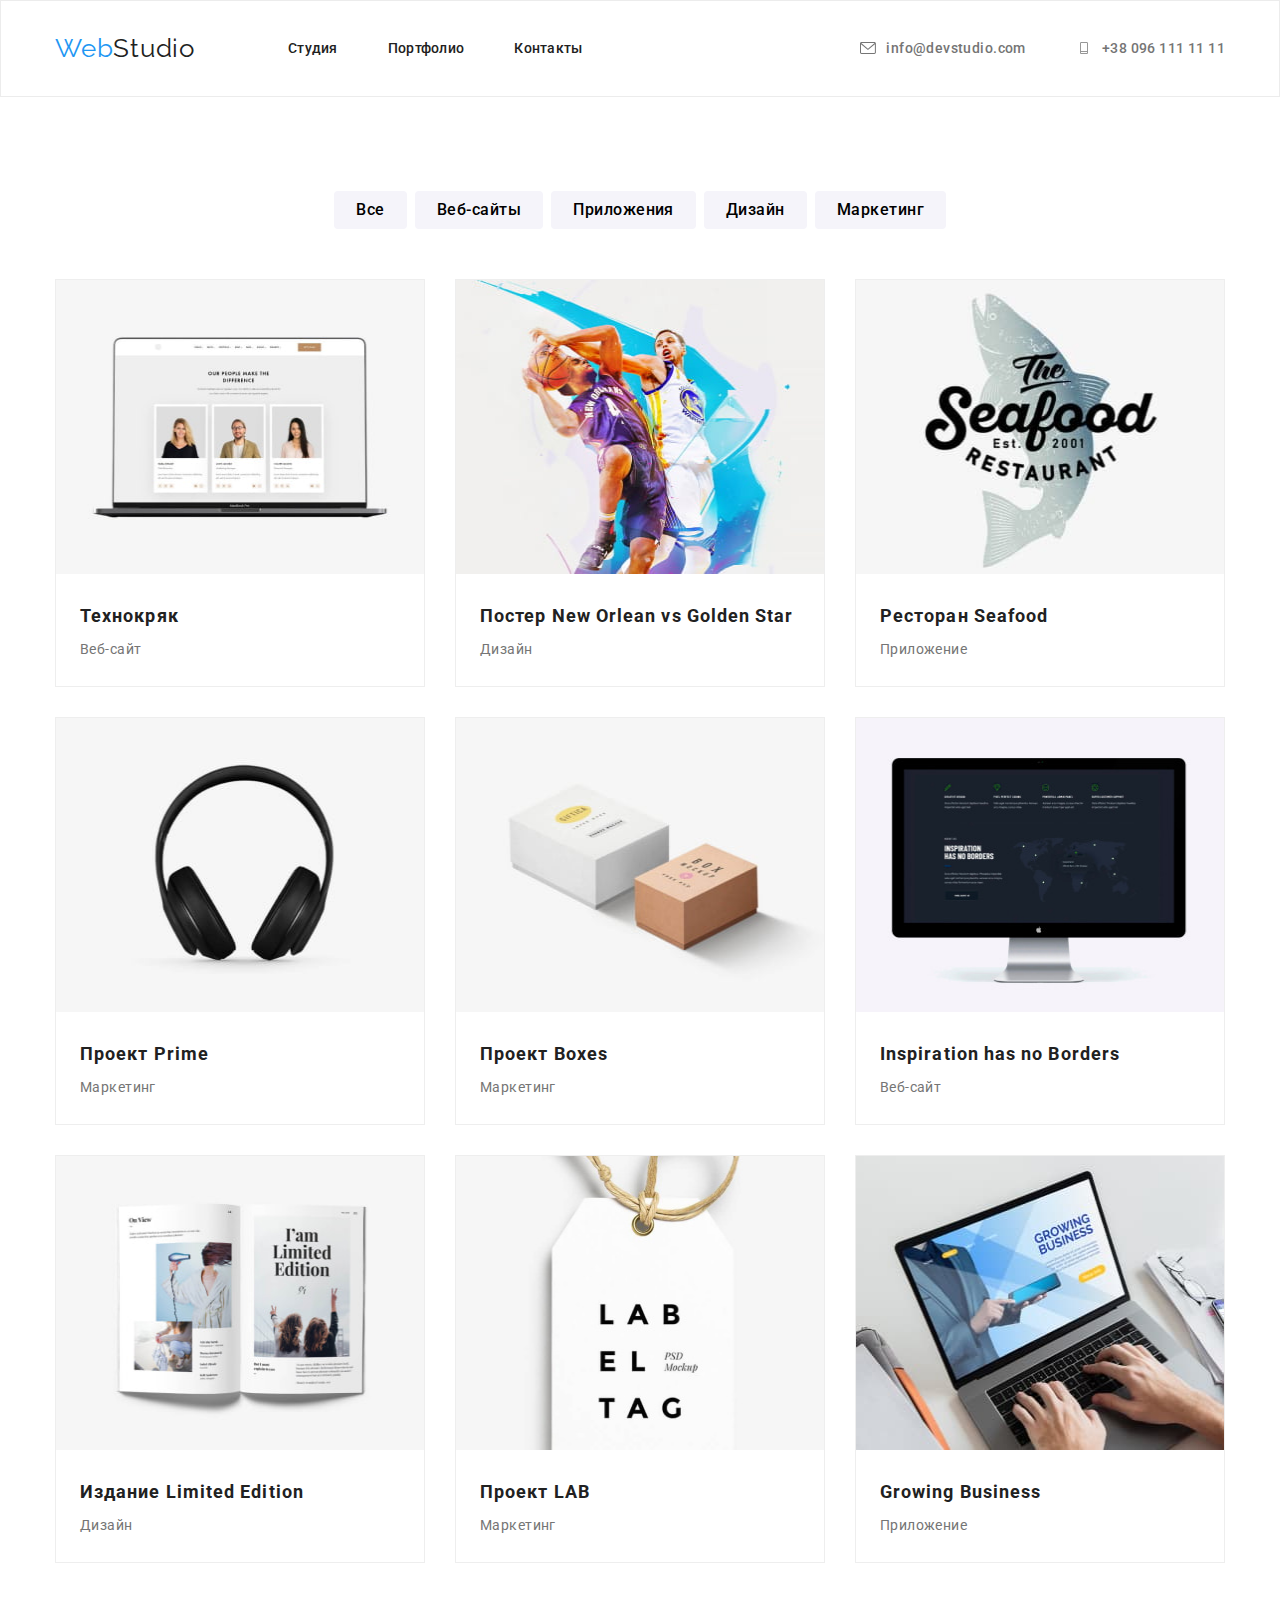
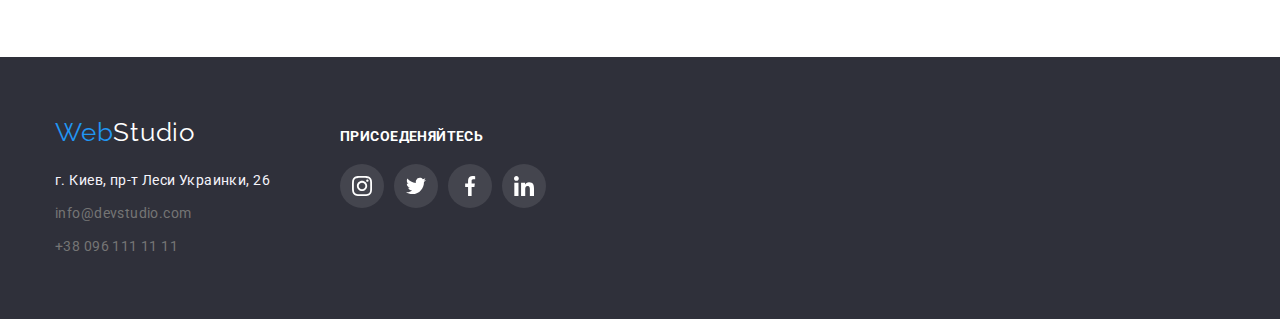
==== portfolio.html @ e849c687 "hw5" ====
<!DOCTYPE html>
<html lang="ru">
<head>
    <meta charset="UTF-8">
    <meta http-equiv="X-UA-Compatible" content="IE=edge">
    <meta name="viewport" content="width=device-width, initial-scale=1.0">
    <title>Project GOIT</title>
    <link rel="preconnect" href="https://fonts.gstatic.com">
    <link href="https://fonts.googleapis.com/css2?family=Raleway:wght@700&family=Roboto:wght@400;500;700;900&display=swap" rel="stylesheet">
    <link rel="stylesheet" href="https://cdnjs.cloudflare.com/ajax/libs/modern-normalize/1.0.0/modern-normalize.css">
    <link rel="stylesheet" href="css/styles.css">
</head>
<body>
  <header class="header">
    <div class="container header-page">
    <nav class="main-nav">
      <a class='logo' href="index.html"><span class="logo-color">Web</span>Studio</a>
      <ul class="header-links">
        <li class="item"><a href="index.html" class="header-link">Студия</a></li>
        <li class="item"><a href="portfolio.html" class="header-link">Портфолио</a></li>
        <li class="item"><a href="" class="header-link">Контакты</a></li>
      </ul>
    </nav>
    <ul class="header-contacts adress-list">
      <li class="item contacts-item"><a class="contacts address-link">
        <svg class="adress-icon">
          <use href="./images/icons/sprite.svg#icon-email"></use>
        </svg>
        info@devstudio.com
      </a></li>
      <li class="item contacts-item"><a class="contacts address-link">
        <svg class="adress-icon">
          <use href="./images/icons/sprite.svg#icon-phone"></use>
        </svg>
        +38  096  111  11  11
      </a></li>
    </ul>
    </div>
  </header>
    <main>
        <section class="section">
          <div class="container">
            <ul class="filter-button-list">
              <li><button class="filter-button">Все</button></li>
              <li><button class="filter-button">Веб-сайты</button></li>
              <li><button class="filter-button">Приложения</button></li>
              <li><button class="filter-button">Дизайн</button></li>
              <li><button class="filter-button">Маркетинг</button></li>
          </ul>
            <ul class="filter-list">
                <li class="container-set">
                  <img src="images/portfolio/laptop.jpg" width="370" height="294" alt="">
                  <div class="set-items">
                  <h3 class="title-filter">Технокряк</h3>
                  <p >Веб-сайт</p>
                </div>
                </li>
                <li class="container-set">
                   <img src="images/portfolio/players.jpg" width="370" height="294" alt="">
                   <div class="set-items">
                   <h3 class="title-filter">Постер New Orlean vs Golden Star</h3>
                   <p>Дизайн</p>
                  </div>
                </li>
                <li class="container-set">
                   <img src="images/portfolio/seafood.jpg" width="370" height="294" alt="">
                   <div class="set-items">
                   <h3 class="title-filter">Ресторан Seafood</h3>
                   <p>Приложение</p>
                  </div>
                </li>
                <li class="container-set">
                   <img src="images/portfolio/headphones.jpg" width="370" height="294" alt="">
                   <div class="set-items">
                   <h3 class="title-filter">Проект Prime</h3>
                  <p>Маркетинг</p>
                </div>
                </li>
                <li class="container-set">
                    <img src="images/portfolio/boxes.jpg" width="370" height="294" alt="">
                    <div class="set-items">
                    <h3 class="title-filter">Проект Boxes</h3>
                    <p>Маркетинг</p>
                  </div>
                  </li>
                <li class="container-set">
                    <img src="images/portfolio/computer.jpg" width="370" height="294" alt="">
                    <div class="set-items">
                    <h3 class="title-filter">Inspiration has no Borders</h3>
                    <p>Веб-сайт</p>
                  </div>
                </li>
                <li class="container-set">
                    <img src="images/portfolio/magazine.jpg" width="370" height="294" alt="">
                    <div class="set-items">
                    <h3 class="title-filter">Издание Limited Edition</h3>
                    <p>Дизайн</p>
                  </div>
                </li>
                <li class="container-set">
                    <img src="images/portfolio/birka.jpg" width="370" height="294" alt="">
                    <div class="set-items">
                    <h3 class="title-filter">Проект LAB</h3>
                    <p>Маркетинг</p>
                  </div>
                </li>
                <li class="container-set">
                    <img src="images/portfolio/handsinlaptop.jpg" width="370" height="294" alt="">
                    <div class="set-items">
                    <h3 class="title-filter">Growing Business</h3>
                    <p>Приложение</p>
                  </div>
                </li>
              </ul>
            </div>
        </section>
    </main>
    <footer class="footer">
      <div class=" footer-info container">
      <div>
        <a class='logo-footer' href="index.html"><span class="logo-color">Web</span>Studio</a>
      <address class="address">
      <p class="place">г. Киев, пр-т Леси Украинки, 26</p>
      <ul class="footer-list">
        <li><a class="contacts" href="">info@devstudio.com</a></li>
        <li><a class="contacts " href="">+38  096  111  11  11</a></li>
      </ul>
    </div>
      <div class="footer-info-svg">
        <h2 class="footer-title">Присоеденяйтесь</h2>
      <ul class="socials-icons footer-icons">
        <li class="social-icons-item">
          <a href="" class="socials-icons-link icons-footer" target="_blank" rel="noopener noreferrer">
            <svg class="socials-icons-svg footer-svg">
              <use href="./images/icons/sprite.svg#icon-instagram"></use>
            </svg>
          </a>
        </li>
        <li class="social-icons-item">
          <a href="" class="socials-icons-link icons-footer" target="_blank" rel="noopener noreferrer">
            <svg class="socials-icons-svg footer-svg">
              <use href="./images/icons/sprite.svg#icon-twitter"></use>
            </svg>
          </a>
        </li>
        <li class="social-icons-item">
          <a href="" class="socials-icons-link icons-footer" target="_blank" rel="noopener noreferrer">
            <svg class="socials-icons-svg footer-svg">
              <use href="./images/icons/sprite.svg#icon-facebook"></use>
            </svg>
          </a>
        </li>
        <li class="social-icons-item">
          <a href="" class="socials-icons-link icons-footer" target="_blank" rel="noopener noreferrer">
            <svg class="socials-icons-svg footer-svg">
              <use href="./images/icons/sprite.svg#icon-linkedin"></use>
            </svg>
          </a>
        </li>
      </ul>
    </div>
      </address>
    </div>
    </footer>
</body>
</html>
---- css/styles.css ----
:root {
    --accent-background-title-color: #2F303A;
    --accent-background-footer-color: #2F303A;
    --accent-background-our-team-color: #F5F4FA;
    --primary-background-color: #F5F4FA;
    --secondary-background-color: #2196F3;
    
    --accent-text-color: #757575;
    --primary-text-color: #212121;
    --secondary-text-color: #FFFFFF;
    --svg-primary-color: #AFB1B8;
    
    --main-font: 'Roboto', sans-serif;
    --logo-font: 'Raleway', sans-serif;
}

body {
    font-family: var(--main-font);
    color:var(--accent-text-color);
    font-size: 14px;
    line-height: 1.71;
    letter-spacing: 0.03em;
}

*,
*::before,
*::after {
    box-sizing: border-box;
}

h1,
h2,
h3,
h4,
h5,
h6,
p,
ul {
margin: 0;
padding: 0;
}

img {
    display: block;
    max-width: 100%;
}

.container {
    width: 1200px;
    padding-left: 15px;
    padding-right: 15px;
    margin-left: auto;
    margin-right: auto;
}

.section {
    padding-top: 94px;
    padding-bottom: 94px;
}

/* -----------------------------ЛОГОТИП--------------------- */

.logo {
    font-family: var(--logo-font);
    font-size: 26px;
    line-height: 1.19;
    letter-spacing: 0.03em;
}

.logo:not(.nohover):hover,
.logo:not(.nofocus):focus {
color: var(--primary-text-color);
}

.logo-color {
    color:var(--secondary-background-color);
}

/* --------------------------МЕЙН-------------------------- */

.main-nav {
    display: flex;
    align-items: center;
}

/* ----------------------------------ХЕДЕР---------------------------- */

.header {
    background: var(--secondary-text-color);
    display: flex;
    border: 1px solid #ECECEC;
    padding-top: 32px;
    padding-bottom: 32px;
}

.header-page {
   display: flex;
   align-items: center;
}

.header-link {
    font-size: 14px;
    font-weight: 500;
    line-height: 1.14;
    letter-spacing: 0.02em;
    color:var(--primary-text-color);
}

.header-links {
    display: flex;
    margin-left: 93px;
}

.header-links .item {
    margin-right: 50px;
    display: block;
}

.header-links .item:last-child {
    margin-right: 0px;
}

.adress-icon {
    width: 16px;
    height: 12px;
    fill: currentColor;
    margin-right: 10px;
}

.phone {
    width: 10; 
    height: 16;
}

.address-link {
    display: flex;
    align-items: center;
}

.header-contacts {
    display: flex;
    font-weight: 500;
    margin-left: auto;
}

.header-contacts .item + .item {
     margin-left: 50px;
}

.contacts {
    color: var(--accent-text-color);
}

/* --------------------------ЗАГОЛОВОК И КНОПКА------------------------- */

.hero {
    background: var(--accent-background-title-color);
    background-image: linear-gradient(
        to right,
        rgba(47, 48, 58, 0.4),
        rgba(47, 48, 58, 0.4)
    ),
    url(../images/backgroundhero.jpg);
    text-align: center;
    background-size: cover;
    background-position: center;
}

.page-hero {
    padding-top: 200px;
    padding-bottom: 200px;
}

.hero-title {
    font-family: var(--main-font);
    font-size: 44px;
    max-width: 696px;
    line-height: 1.36;
    text-align: center;
    color:var(--secondary-text-color);
    letter-spacing: 0.06em;
    text-transform: uppercase;
    margin-right: auto;
    margin-left: auto;
    margin-bottom: 30px;
}

.hero-button {
    width: 200px;
    height: 50px;
    border-radius: 4px;
    padding: 10px 32px 10px 32px;
    margin-right: auto;
    margin-left: auto;
    font-size: 16px;
    line-height: 1.87;
    align-items: center;
    letter-spacing: 0.06em;
    border: none;
    cursor: pointer;
    color: var(--secondary-text-color);
    background-color:var(--secondary-background-color);
    box-shadow: 0px 4px 4px rgba(0, 0, 0, 0.15);
    display: block;
}

/* ----------------------------О НАС ------------------------ */

.about-list {
    display: flex;
    justify-content: center;
}

.about-list li {
    margin-right: 30px;
    align-items: center;
}

.about-list li:last-child {
    margin-right: 0px;;
}

.our-privilege {
    display: block;
    height: 120px;
    background: var(--accent-background-our-team-color);
    margin-bottom: 30px;
}

/* .our-privilege {
    display: flex;
    align-items: center;
    justify-content: center;
    height: 120px;
    background: var(--accent-background-our-team-color);
    margin-bottom: 30px;
} */

.our-privilege-item {
    width: 65px ;
    height: 70px;
    margin-top: 25px;
    margin-left: 102px;
}
 
.about-subtitle {
    height: 16px;
    font-size: 14px;
    line-height: 1.14;
    letter-spacing: 0.03em;
    text-transform: uppercase;
    margin-bottom: 10px;
    color: var(--primary-text-color);
}

/* --------------------------ЧЕМ мы занимаемся------------------------------- */

.services-title {
    font-size: 36px;
    line-height: 1.16;
    text-align: center;
    letter-spacing: 0.03em;
    color: var(--primary-text-color);
}

.services {
    padding-top: 0px;
}

.services-list {
    display: flex;
    margin-top: 50px;
    justify-content: center;
}

.services-img {
    margin-right: 30px;
}

.thumb-title {
    position: absolute;
}

/* .services-img::before {
    position: absolute;
    display: inline-block;
    content: "";
    width: 22.25%;
    height: 50px;
    background: rgba(47, 48, 58, 0.8);
} */

.services-img:last-child {
    margin-right: 0px;
}

/* ------------------------------Наша команда----------------------------- */
.our-team-title {
    font-size: 36px;
    line-height: 1.16;
    letter-spacing: 0.03em;
    text-align: center;
    margin-bottom: 50px;
    color: var(--primary-text-color);
}

/* ----------------------------SVG--------------------------------- */

.section-regular-clients {
    margin-top: 94px;
    margin-bottom: 94px;
}

.regular-clients-hero{
    font-size: 36px;
    margin-bottom: 50px;
    line-height: 42px;
    text-align: center;
    letter-spacing: 0.03em;
    color: var(--primary-text-color);
}

.regular-clients-list {
    display: flex;
    justify-content: center;
}

 .regular-clients-link {
    width: 170px;
    height: 92px;
    border: 1px solid #AFB1B8;
    border-radius: 4px;
    display: block;
    color: var(--svg-primary-color);
 }


 .regular-clients-item:not(:last-child){
    margin-right: 30px;
 }

.regular-clients-svg {
    margin-left: 64px;
    margin-top: 24px;  
    fill: currentColor;
}

.regular-clients-link:hover,
.regular-clients-link:focus {
    border: 1px solid var(--secondary-background-color);
    box-sizing: border-box;
}

.regular-clients-link:hover .regular-clients-svg, 
.regular-clients-link:focus .regular-clients-svg {
    fill: var(--secondary-background-color);
}

/* -------------------------------------------------------- */
.social-icons-item:not(:last-child) {
    margin-right: 10px;
}

.socials-icons {
    display: inline-flex;
}

.socials-icons-svg {
    width: 20px;
    height: 20px;
    fill: var(--svg-primary-color);
}

.socials-icons-link:hover {
    background-color: var(--secondary-background-color);
}

.socials-icons-link {
    width: 44px;
    height: 44px;
    border-radius: 50%;
    display: flex;
    align-items: center;
    justify-content: center;
}

.socials-icons-link:hover .socials-icons-svg,
.socials-icons-link:focus .socials-icons-svg {
    fill: var(--secondary-text-color);
}

/* ---------------------------------SVG END----------------------------- */

.our-team {
    background: var(--primary-background-color);
}

.filter-list {
    display: flex;
    flex-wrap: wrap;
    margin-left: -30px;
    margin-top: -30px;
}

.filter-list > .container-set {
    margin-left: 30px;
    margin-top: 30px;
    flex-basis: calc((100% - 30px * 3) / 3);
}

.our-team-list {
    display: flex;
    justify-content: center;
}

.title-filter {
    margin-bottom: 4px;
}

.set-items {
    padding: 24px 24px 24px 24px;
}

.name {
    font-size: 16px;
    line-height: 1.18;
    letter-spacing: 0.03em;
    margin-bottom: 10px;
    color: var(--primary-text-color);
}

.card-in-case {
    width: 270px;
    box-shadow: 0px 1px 3px rgba(0, 0, 0, 0.12),
    0px 1px 1px rgba(0, 0, 0, 0.14),
    0px 2px 1px rgba(0, 0, 0, 0.2);
    margin-right: 30px;
}

.card-in-case:last-child {
    margin-right: 0px;
}

.name-work {
    min-width: 137px;
    padding: 30px;
    text-align: center;
    box-shadow: 0px 1px 3px rgba(0, 0, 0, 0.12),
    0px 1px 1px rgba(0, 0, 0, 0.14),
    0px 2px 1px rgba(0, 0, 0, 0.2);
    border-radius: 0px 0px 4px 4px;
    background-color: var(--secondary-text-color);
}

address {
    font-style: inherit;
}

/* ----------------------------------------ССЫЛКИ------------------------------- */

a {
    color: var(--primary-text-color);
    text-decoration: none;
}

a:hover {
    color: var(--secondary-background-color);
    cursor:pointer;
}

a:focus {
    color: var(--secondary-background-color);
}

li {
    list-style: none;
}

/* -------------------------------------КНОПКИ--------------------------- */


/* ------------------------------------КНОПКИ ФИЛЬТРА------------------------ */


.filter-button {
    min-width: 73px;
    height: 38px;
    background: var(--primary-background-color);
    border-radius: 4px;
    border: none;
    padding: 6px 22px 6px 22px;
    font-weight: 500;
    font-size: 16px;
    line-height: 1.62px;
    letter-spacing: 0.03em;
}

.filter-button-list {
    display: flex;
    justify-content: center;
    margin-bottom: 50px;
}

.filter-button-list li {
    margin-right: 8px;
}

.filter-button-list li:last-child {
    margin-right: 0px;
}

button:hover {
    cursor:pointer;
    color: white;
    background-color:#2196F3;
    box-shadow: 0px 3px 1px rgba(0, 0, 0, 0.1),
    0px 1px 2px rgba(0, 0, 0, 0.08),
    0px 2px 2px rgba(0, 0, 0, 0.12);
    border-radius: 4px;
}

.title-filter { 
    font-size: 18px;
    line-height: 2.0;
    letter-spacing: 0.06em;
    color: var(--primary-text-color);
}

.container-set {
    width: 370px;
    background: #FFFFFF;
    border: 1px solid #EEEEEE;
    box-sizing: border-box;
}


/* -------------------------------------ВСЕ КНОПКИ------------------------------ */

button:focus {
    color: white;
    background-color:#2196F3;
}

/* -------------------------------ФУТЕР--------------------------------- */

.logo-footer {
    color:var(--secondary-text-color);
    font-family: var(--logo-font);
    font-size: 26px;
    line-height: 1.19;
    letter-spacing: 0.03em;
} 

.logo-footer:not(.nohover):hover,
.logo-footer:not(.nofocus):focus {
color: var(--secondary-text-color);
}

.place {
    font-size: 14px;
    line-height:1.71;
    letter-spacing: 0.03em;
    margin-bottom: 9px;
    color: var(--primary-background-color);
}

.footer .address {
    margin-top: 20px;
}

.footer-info {
    padding-top: 60px;
    padding-bottom: 60px;
    display: flex;
    align-items: baseline;
}

.icons-footer {
    background: rgba(255, 255, 255, 0.1);
}

.footer-info-svg {
 margin-left: 70px;
}

.footer-icons {
    margin-top: 20px;
}

.footer-svg {
    fill:var(--secondary-text-color)
}

.footer-title {
    font-size: 14px;
    line-height: 16px;
    letter-spacing: 0.03em;
    text-transform: uppercase;
    color: var(--secondary-text-color);
}

.footer {
    display: flex;
}

.footer-list li:not(:last-child) {
    margin-bottom: 9px;
}

 .footer {
    background: var(--accent-background-footer-color);
 }
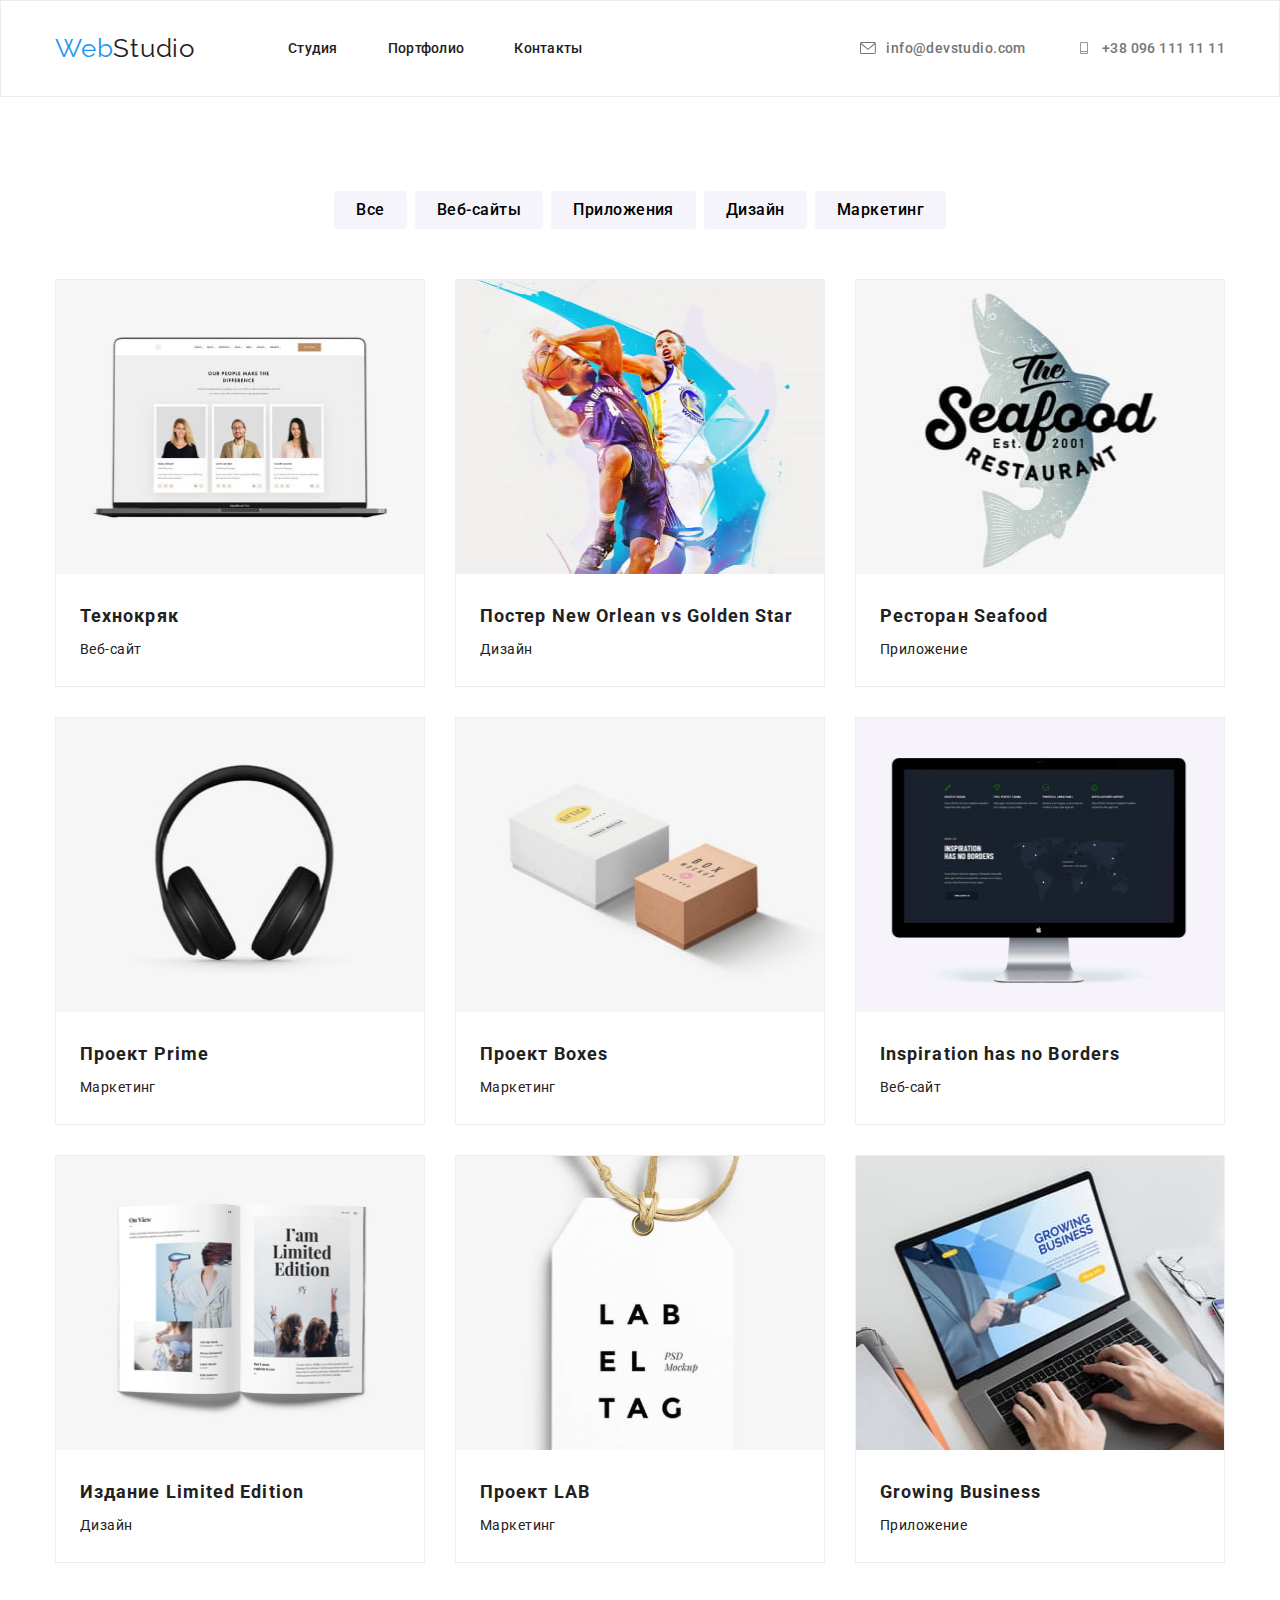
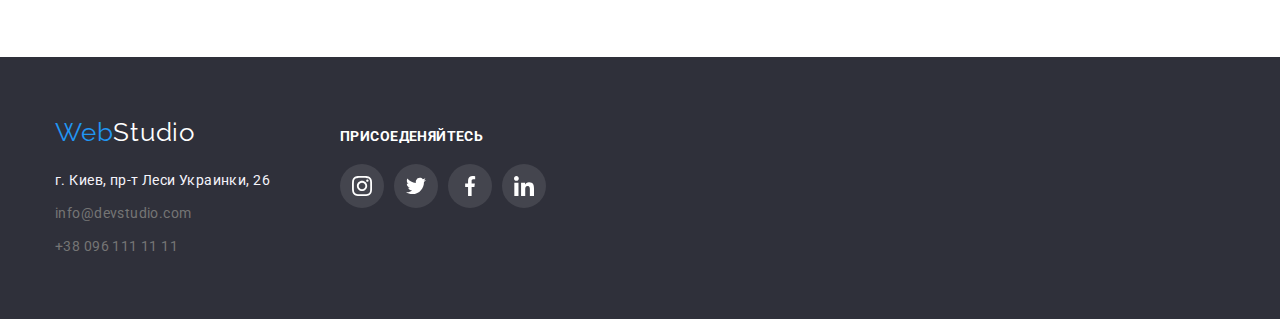
==== commit 6d0233c0: "done" ====
--- a/portfolio.html
+++ b/portfolio.html
@@ -49,66 +49,84 @@
           </ul>
             <ul class="filter-list">
                 <li class="container-set">
+                  <a class="card-set-link" href="">
                   <img src="images/portfolio/laptop.jpg" width="370" height="294" alt="">
                   <div class="set-items">
                   <h3 class="title-filter">Технокряк</h3>
                   <p >Веб-сайт</p>
+                </a>
                 </div>
                 </li>
                 <li class="container-set">
+                  <a class="card-set-link" href="">
                    <img src="images/portfolio/players.jpg" width="370" height="294" alt="">
                    <div class="set-items">
                    <h3 class="title-filter">Постер New Orlean vs Golden Star</h3>
                    <p>Дизайн</p>
+                  </a>
                   </div>
                 </li>
                 <li class="container-set">
+                  <a class="card-set-link" href="">
                    <img src="images/portfolio/seafood.jpg" width="370" height="294" alt="">
                    <div class="set-items">
                    <h3 class="title-filter">Ресторан Seafood</h3>
                    <p>Приложение</p>
+                  </a>
                   </div>
                 </li>
                 <li class="container-set">
+                  <a class="card-set-link" href="">
                    <img src="images/portfolio/headphones.jpg" width="370" height="294" alt="">
                    <div class="set-items">
                    <h3 class="title-filter">Проект Prime</h3>
                   <p>Маркетинг</p>
+                </a>
                 </div>
                 </li>
                 <li class="container-set">
+                  <a class="card-set-link" href="">
                     <img src="images/portfolio/boxes.jpg" width="370" height="294" alt="">
                     <div class="set-items">
                     <h3 class="title-filter">Проект Boxes</h3>
                     <p>Маркетинг</p>
+                  </a>
                   </div>
                   </li>
                 <li class="container-set">
+                  <a class="card-set-link" href="">
                     <img src="images/portfolio/computer.jpg" width="370" height="294" alt="">
                     <div class="set-items">
                     <h3 class="title-filter">Inspiration has no Borders</h3>
                     <p>Веб-сайт</p>
+                  </a>
                   </div>
                 </li>
                 <li class="container-set">
+                  <a class="card-set-link" href="">
                     <img src="images/portfolio/magazine.jpg" width="370" height="294" alt="">
                     <div class="set-items">
                     <h3 class="title-filter">Издание Limited Edition</h3>
                     <p>Дизайн</p>
+                  </a>
                   </div>
                 </li>
                 <li class="container-set">
+                  <a class="card-set-link" href="">
                     <img src="images/portfolio/birka.jpg" width="370" height="294" alt="">
                     <div class="set-items">
                     <h3 class="title-filter">Проект LAB</h3>
                     <p>Маркетинг</p>
+                  </a>
                   </div>
                 </li>
                 <li class="container-set">
+                  <a class="card-set-link" href="">
                     <img src="images/portfolio/handsinlaptop.jpg" width="370" height="294" alt="">
                     <div class="set-items">
                     <h3 class="title-filter">Growing Business</h3>
                     <p>Приложение</p>
+                  </a>
                   </div>
                 </li>
               </ul>
--- a/css/styles.css
+++ b/css/styles.css
@@ -221,26 +221,17 @@
 }
 
 .our-privilege {
-    display: block;
-    height: 120px;
-    background: var(--accent-background-our-team-color);
-    margin-bottom: 30px;
-}
-
-/* .our-privilege {
     display: flex;
     align-items: center;
     justify-content: center;
     height: 120px;
     background: var(--accent-background-our-team-color);
     margin-bottom: 30px;
-} */
+}
 
 .our-privilege-item {
     width: 65px ;
     height: 70px;
-    margin-top: 25px;
-    margin-left: 102px;
 }
  
 .about-subtitle {
@@ -415,6 +406,13 @@
 
 .title-filter {
     margin-bottom: 4px;
+}
+
+.container-set:hover,
+.container-set:focus {
+    box-shadow: 0px 1px 1px rgba(0, 0, 0, 0.12),
+    0px 4px 4px rgba(0, 0, 0, 0.06),
+    1px 4px 6px rgba(0, 0, 0, 0.16);
 }
 
 .set-items {
@@ -541,6 +539,44 @@
     background-color:#2196F3;
 }
 
+/* ----------------------------backdrop-------------------------- */
+
+.backdrop {
+    position: fixed;
+    width: 100%;
+    height: 100%;
+    top: 0;
+    left: 0;
+    background: rgba(0, 0, 0, 0.2);
+}
+
+.backdrop.is-hidden {
+    opacity: 0;
+    pointer-events: none;
+}
+
+.modal {
+    width: 528px;
+    height: 581px;
+    background-color: var(--secondary-text-color);
+
+    position: absolute;
+    top: 50%;
+    left: 50%;
+    transform: translate(-50%, -50%);
+}
+
+.modal-button {
+    border-radius: 50%;
+    width: 30px;
+    height: 30px;
+}
+
+.modal-svg {
+    margin-top: 0px;
+    margin-right: 0px;
+}
+
 /* -------------------------------ФУТЕР--------------------------------- */
 
 .logo-footer {
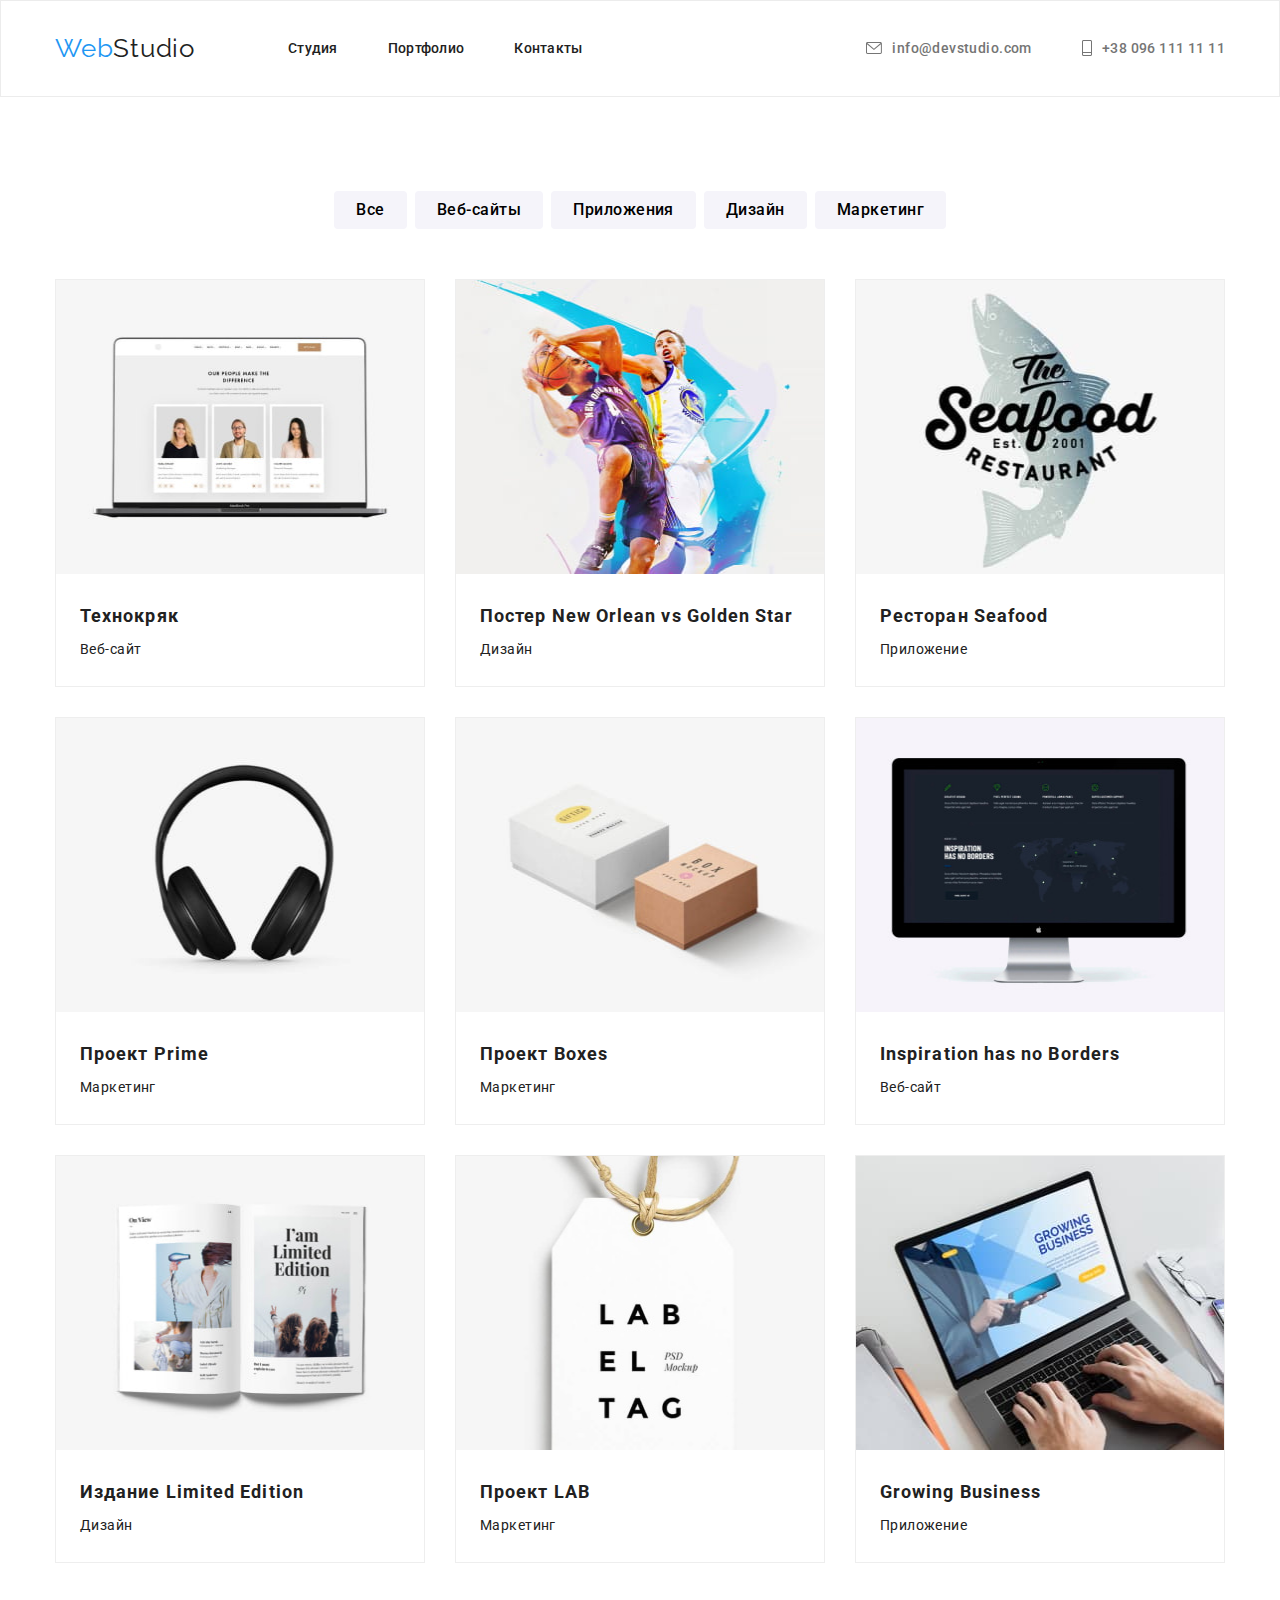
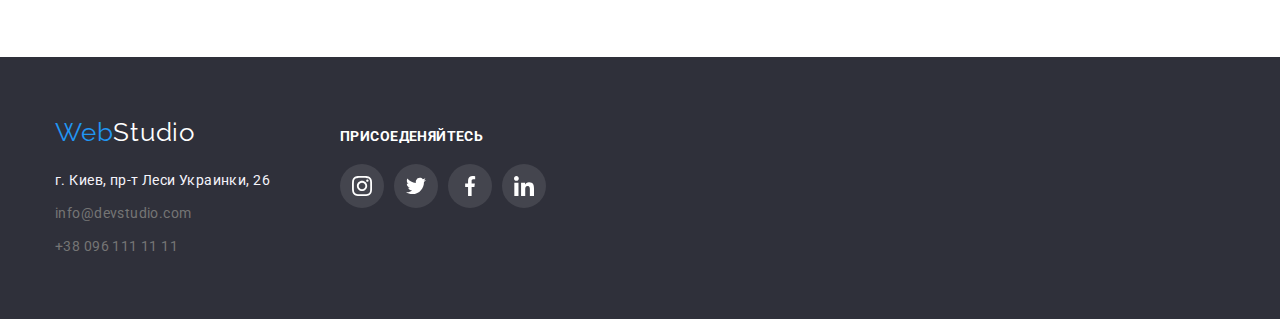
==== commit 8ce33f4b: "Fill" ====
--- a/portfolio.html
+++ b/portfolio.html
@@ -23,13 +23,13 @@
     </nav>
     <ul class="header-contacts adress-list">
       <li class="item contacts-item"><a class="contacts address-link">
-        <svg class="adress-icon">
+        <svg class="adress-icon" width="16" height="12">
           <use href="./images/icons/sprite.svg#icon-email"></use>
         </svg>
         info@devstudio.com
       </a></li>
       <li class="item contacts-item"><a class="contacts address-link">
-        <svg class="adress-icon">
+        <svg class="adress-icon" width="10" height="16">
           <use href="./images/icons/sprite.svg#icon-phone"></use>
         </svg>
         +38  096  111  11  11
@@ -49,85 +49,157 @@
           </ul>
             <ul class="filter-list">
                 <li class="container-set">
-                  <a class="card-set-link" href="">
+                  <a class="overlay-link card-set-link" href="">
                   <img src="images/portfolio/laptop.jpg" width="370" height="294" alt="">
                   <div class="set-items">
                   <h3 class="title-filter">Технокряк</h3>
                   <p >Веб-сайт</p>
-                </a>
                 </div>
-                </li>
-                <li class="container-set">
-                  <a class="card-set-link" href="">
+                <div class="card-set-overlay">
+                    <p>Технокряк это современная площадка 
+                      распространения коронавируса.
+                       Компании используют эту платформу 
+                       для цифрового шпионажа и атак на 
+                       защищённые сервера конкурентов.
+                    </p>
+                  </div>
+               </a>
+                </li>
+                <li class="container-set">
+                  <a class="overlay-link card-set-link" href="">
                    <img src="images/portfolio/players.jpg" width="370" height="294" alt="">
                    <div class="set-items">
                    <h3 class="title-filter">Постер New Orlean vs Golden Star</h3>
                    <p>Дизайн</p>
-                  </a>
-                  </div>
-                </li>
-                <li class="container-set">
-                  <a class="card-set-link" href="">
+                  </div>
+                  <div class="card-set-overlay">
+                    <p>Технокряк это современная площадка 
+                      распространения коронавируса.
+                       Компании используют эту платформу 
+                       для цифрового шпионажа и атак на 
+                       защищённые сервера конкурентов.
+                    </p>
+                  </div>
+                </a>
+                </li>
+                <li class="container-set">
+                  <a class="overlay-link card-set-link" href="">
                    <img src="images/portfolio/seafood.jpg" width="370" height="294" alt="">
                    <div class="set-items">
                    <h3 class="title-filter">Ресторан Seafood</h3>
                    <p>Приложение</p>
-                  </a>
-                  </div>
-                </li>
-                <li class="container-set">
-                  <a class="card-set-link" href="">
+                  </div>
+                  <div class="card-set-overlay">
+                    <p>Технокряк это современная площадка 
+                      распространения коронавируса.
+                       Компании используют эту платформу 
+                       для цифрового шпионажа и атак на 
+                       защищённые сервера конкурентов.
+                    </p>
+                  </div>
+                </a>
+                </li>
+                <li class="container-set">
+                  <a class="overlay-link card-set-link" href="">
                    <img src="images/portfolio/headphones.jpg" width="370" height="294" alt="">
                    <div class="set-items">
-                   <h3 class="title-filter">Проект Prime</h3>
+                   <h3 class="title-filter">Проект Prime</h3> 
                   <p>Маркетинг</p>
-                </a>
                 </div>
-                </li>
-                <li class="container-set">
-                  <a class="card-set-link" href="">
+                <div class="card-set-overlay">
+                  <p>Технокряк это современная площадка 
+                    распространения коронавируса.
+                     Компании используют эту платформу 
+                     для цифрового шпионажа и атак на 
+                     защищённые сервера конкурентов.
+                  </p>
+                </div>
+              </a>
+                </li>
+                <li class="container-set">
+                  <a class="overlay-link card-set-link" href="">
                     <img src="images/portfolio/boxes.jpg" width="370" height="294" alt="">
                     <div class="set-items">
                     <h3 class="title-filter">Проект Boxes</h3>
                     <p>Маркетинг</p>
-                  </a>
-                  </div>
+                  </div>
+                  <div class="card-set-overlay">
+                    <p>Технокряк это современная площадка 
+                      распространения коронавируса.
+                       Компании используют эту платформу 
+                       для цифрового шпионажа и атак на 
+                       защищённые сервера конкурентов.
+                    </p>
+                  </div>
+                </a>
                   </li>
                 <li class="container-set">
-                  <a class="card-set-link" href="">
+                  <a class="overlay-link card-set-link" href="">
                     <img src="images/portfolio/computer.jpg" width="370" height="294" alt="">
                     <div class="set-items">
                     <h3 class="title-filter">Inspiration has no Borders</h3>
                     <p>Веб-сайт</p>
-                  </a>
-                  </div>
-                </li>
-                <li class="container-set">
-                  <a class="card-set-link" href="">
+                  </div>
+                  <div class="card-set-overlay">
+                    <p>Технокряк это современная площадка 
+                      распространения коронавируса.
+                       Компании используют эту платформу 
+                       для цифрового шпионажа и атак на 
+                       защищённые сервера конкурентов.
+                    </p>
+                  </div>
+                </a>
+                </li>
+                <li class="container-set">
+                  <a class="overlay-link card-set-link" href="">
                     <img src="images/portfolio/magazine.jpg" width="370" height="294" alt="">
                     <div class="set-items">
                     <h3 class="title-filter">Издание Limited Edition</h3>
                     <p>Дизайн</p>
-                  </a>
-                  </div>
-                </li>
-                <li class="container-set">
-                  <a class="card-set-link" href="">
+                  </div>
+                  <div class="card-set-overlay">
+                    <p>Технокряк это современная площадка 
+                      распространения коронавируса.
+                       Компании используют эту платформу 
+                       для цифрового шпионажа и атак на 
+                       защищённые сервера конкурентов.
+                    </p>
+                  </div>
+                </a>
+                </li>
+                <li class="container-set">
+                  <a class="overlay-link card-set-link" href="">
                     <img src="images/portfolio/birka.jpg" width="370" height="294" alt="">
                     <div class="set-items">
                     <h3 class="title-filter">Проект LAB</h3>
                     <p>Маркетинг</p>
-                  </a>
-                  </div>
-                </li>
-                <li class="container-set">
-                  <a class="card-set-link" href="">
+                  </div>
+                  <div class="card-set-overlay">
+                    <p>Технокряк это современная площадка 
+                      распространения коронавируса.
+                       Компании используют эту платформу 
+                       для цифрового шпионажа и атак на 
+                       защищённые сервера конкурентов.
+                    </p>
+                  </div>
+                </a>
+                </li>
+                <li class="container-set">
+                  <a class="overlay-link card-set-link" href="">
                     <img src="images/portfolio/handsinlaptop.jpg" width="370" height="294" alt="">
                     <div class="set-items">
                     <h3 class="title-filter">Growing Business</h3>
                     <p>Приложение</p>
-                  </a>
-                  </div>
+                  </div>
+                  <div class="card-set-overlay">
+                    <p>Технокряк это современная площадка 
+                      распространения коронавируса.
+                       Компании используют эту платформу 
+                       для цифрового шпионажа и атак на 
+                       защищённые сервера конкурентов.
+                    </p>
+                  </div>
+                </a>
                 </li>
               </ul>
             </div>
--- a/css/styles.css
+++ b/css/styles.css
@@ -104,6 +104,23 @@
     line-height: 1.14;
     letter-spacing: 0.02em;
     color:var(--primary-text-color);
+    position: relative;
+}
+
+.menu-link::after {
+    content: "";
+    width: 100%;
+    height: 4px;
+    background: #2196F3;
+    border-radius: 2px;
+    display: block;
+    position: absolute;
+    margin-top: 32px;
+    opacity: 0;
+}
+
+.menu-link:hover::after {
+    opacity: 1;
 }
 
 .header-links {
@@ -121,8 +138,6 @@
 }
 
 .adress-icon {
-    width: 16px;
-    height: 12px;
     fill: currentColor;
     margin-right: 10px;
 }
@@ -266,20 +281,30 @@
 
 .services-img {
     margin-right: 30px;
+    position: relative;
+}
+
+.services-overlay {
+    font-size: 14px;
+    line-height: 16px;
+    text-align: center;
+    letter-spacing: 0.03em;
+
+    text-transform: uppercase;
+    position: absolute;
+    background: rgba(47, 48, 58, 0.8);
+    color: #FFFFFF;
+    
+    padding-top: 27px;
+    bottom: 0;
+    width: 370px;
+    height: 70px;
 }
 
 .thumb-title {
     position: absolute;
 }
 
-/* .services-img::before {
-    position: absolute;
-    display: inline-block;
-    content: "";
-    width: 22.25%;
-    height: 50px;
-    background: rgba(47, 48, 58, 0.8);
-} */
 
 .services-img:last-child {
     margin-right: 0px;
@@ -323,6 +348,9 @@
     border-radius: 4px;
     display: block;
     color: var(--svg-primary-color);
+    display: flex;
+    align-items: center;
+    justify-content: center;
  }
 
 
@@ -330,9 +358,7 @@
     margin-right: 30px;
  }
 
-.regular-clients-svg {
-    margin-left: 64px;
-    margin-top: 24px;  
+.regular-clients-svg { 
     fill: currentColor;
 }
 
@@ -362,7 +388,8 @@
     fill: var(--svg-primary-color);
 }
 
-.socials-icons-link:hover {
+.socials-icons-link:hover,
+.socials-icons-link:focus {
     background-color: var(--secondary-background-color);
 }
 
@@ -462,12 +489,7 @@
 }
 
 a:hover {
-    color: var(--secondary-background-color);
     cursor:pointer;
-}
-
-a:focus {
-    color: var(--secondary-background-color);
 }
 
 li {
@@ -525,10 +547,38 @@
 }
 
 .container-set {
+    position: relative;
     width: 370px;
     background: #FFFFFF;
     border: 1px solid #EEEEEE;
     box-sizing: border-box;
+}
+
+.overlay-link .card-set-overlay:hover,
+.overlay-link .card-set-overlay:focus {
+    opacity: 1;
+}
+
+.card-set-overlay {
+    position: absolute;
+    background: rgba(33, 150, 243, 0.9);
+    color: #FFFFFF;
+    
+    opacity: 0;
+    font-size: 18px;
+    line-height: 1.56;
+    letter-spacing: 0.03em;
+    text-align: center;
+    padding-top:63px ;
+    
+    top: 0;
+    left: 0;
+    width: 100%;
+    height: 100%;
+}
+
+.overlay-link {
+    display: block;
 }
 
 
